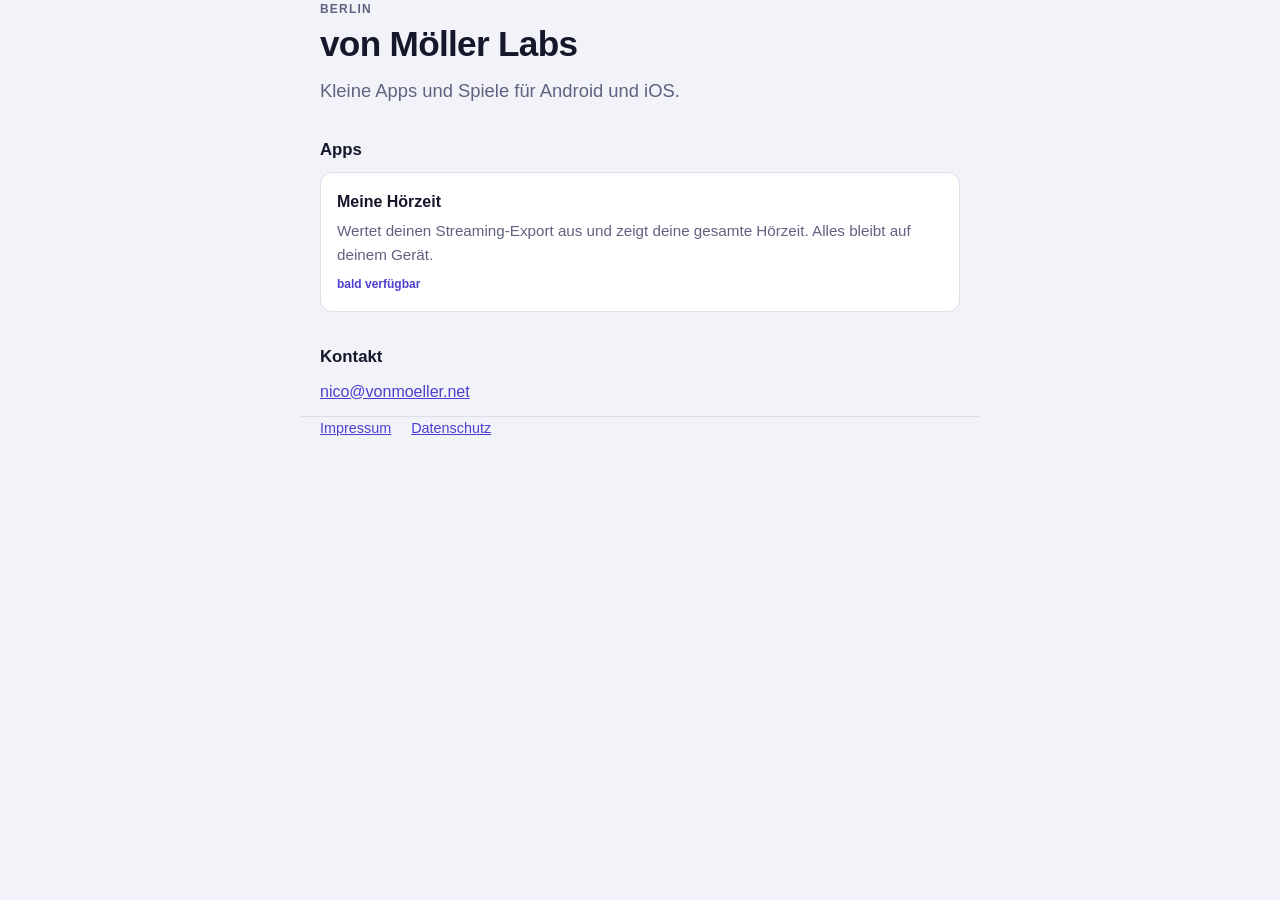
==== index.html @ 1a3faa4f "Add files via upload" ====
<!doctype html>
<html lang="de">
<head>
<meta charset="utf-8">
<meta name="viewport" content="width=device-width, initial-scale=1">
<title>von Möller Labs</title>
<meta name="description" content="Apps und Spiele von Nicolas von Möller, Berlin.">
<link rel="stylesheet" href="style.css">
</head>
<body>
<main class="wrap">
  <header>
    <p class="eyebrow">Berlin</p>
    <h1>von Möller Labs</h1>
    <p class="lead">Kleine Apps und Spiele für Android und iOS.</p>
  </header>

  <section>
    <h2>Apps</h2>
    <ul class="apps">
      <li>
        <strong>Meine Hörzeit</strong>
        <span>Wertet deinen Streaming-Export aus und zeigt deine gesamte Hörzeit. Alles bleibt auf deinem Gerät.</span>
        <span class="tag">bald verfügbar</span>
      </li>
    </ul>
  </section>

  <section>
    <h2>Kontakt</h2>
    <p><a href="mailto:nico@vonmoeller.net">nico@vonmoeller.net</a></p>
  </section>
</main>
<footer class="wrap">
  <a href="impressum.html">Impressum</a>
  <a href="datenschutz.html">Datenschutz</a>
</footer>
</body>
</html>
---- style.css ----
/* von Möller Labs – shared styles. System fonts only, so no external requests. */
:root{
  --bg:#F2F3F8; --surface:#FFFFFF; --fg:#16172B; --muted:#5F6280; --line:#DCDEEA; --accent:#4B3FD1;
  color-scheme:light;
}
@media (prefers-color-scheme: dark){
  :root{--bg:#101120; --surface:#191A2E; --fg:#ECEDF7; --muted:#9A9DBD; --line:#2A2C46; --accent:#9C93FF; color-scheme:dark}
}
*{box-sizing:border-box}
body{margin:0;background:var(--bg);color:var(--fg);
  font:16px/1.6 -apple-system, BlinkMacSystemFont, "Segoe UI", Roboto, "Helvetica Neue", Arial, sans-serif}
.wrap{max-width:680px;margin:0 auto;padding:0 20px}
main{padding-top:56px;padding-bottom:40px}
h1{font-size:2.2rem;line-height:1.1;letter-spacing:-.02em;margin:0 0 12px;text-wrap:balance}
h2{font-size:1.05rem;margin:32px 0 8px}
h3{font-size:.95rem;margin:18px 0 4px}
p{margin:0 0 12px;max-width:65ch}
a{color:var(--accent)}
a:focus-visible{outline:2px solid var(--accent);outline-offset:2px}
.eyebrow{font-size:.75rem;letter-spacing:.1em;text-transform:uppercase;color:var(--muted);font-weight:600;margin-bottom:6px}
.lead{font-size:1.15rem;color:var(--muted)}
.back{font-size:.9rem;margin-bottom:24px}
.note{color:var(--muted);font-size:.9rem}
.apps{list-style:none;padding:0;margin:0;display:grid;gap:12px}
.apps li{background:var(--surface);border:1px solid var(--line);border-radius:12px;padding:16px;display:grid;gap:4px}
.apps span{color:var(--muted);font-size:.95rem}
.apps .tag{justify-self:start;font-size:.75rem;font-weight:600;color:var(--accent);margin-top:4px}
footer{display:flex;gap:20px;padding-top:20px;padding-bottom:40px;border-top:1px solid var(--line);font-size:.9rem}
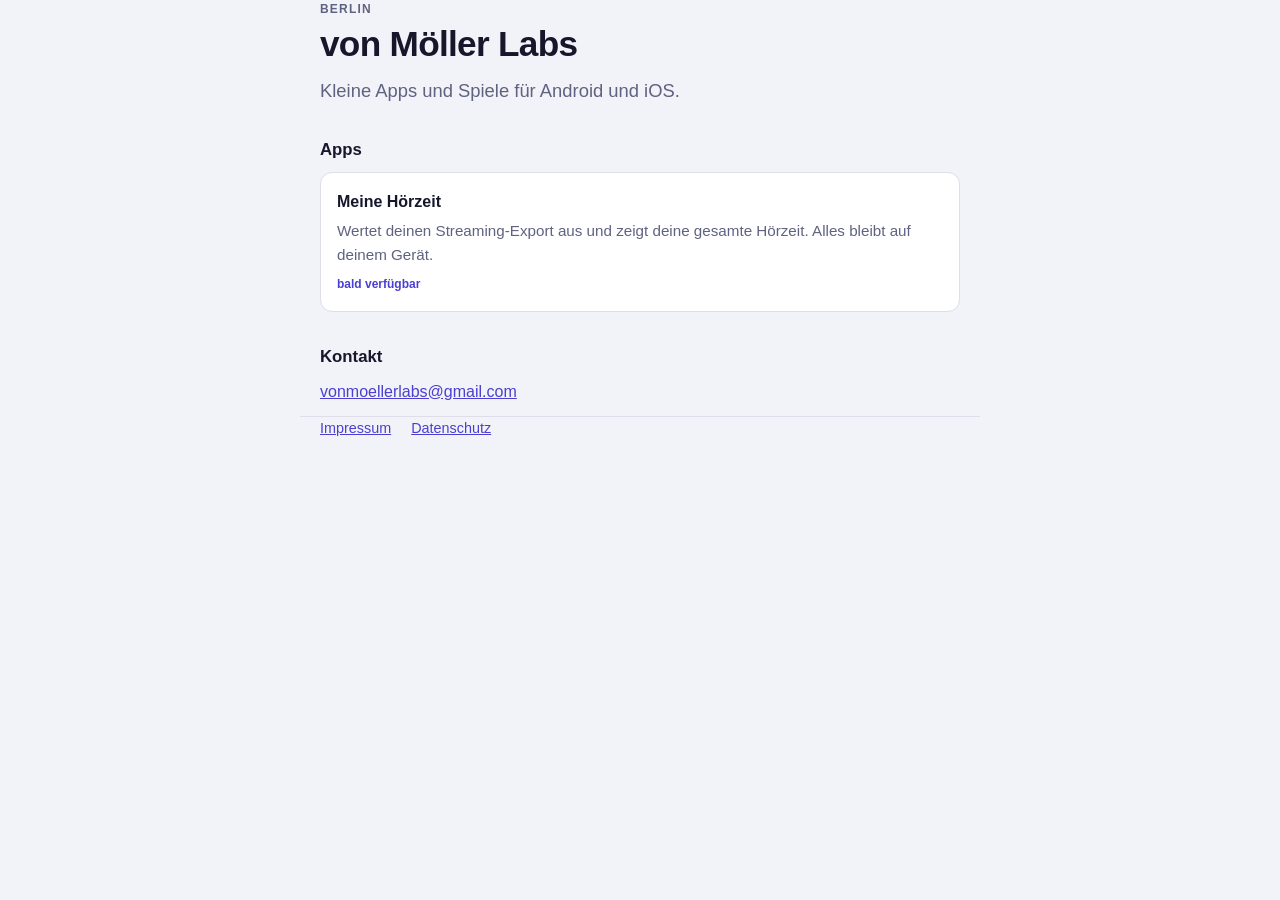
==== commit ed373a0f: "Add files via upload" ====
--- a/index.html
+++ b/index.html
@@ -28,7 +28,7 @@
 
   <section>
     <h2>Kontakt</h2>
-    <p><a href="mailto:nico@vonmoeller.net">nico@vonmoeller.net</a></p>
+    <p><a href="mailto:vonmoellerlabs@gmail.com">vonmoellerlabs@gmail.com</a></p>
   </section>
 </main>
 <footer class="wrap">
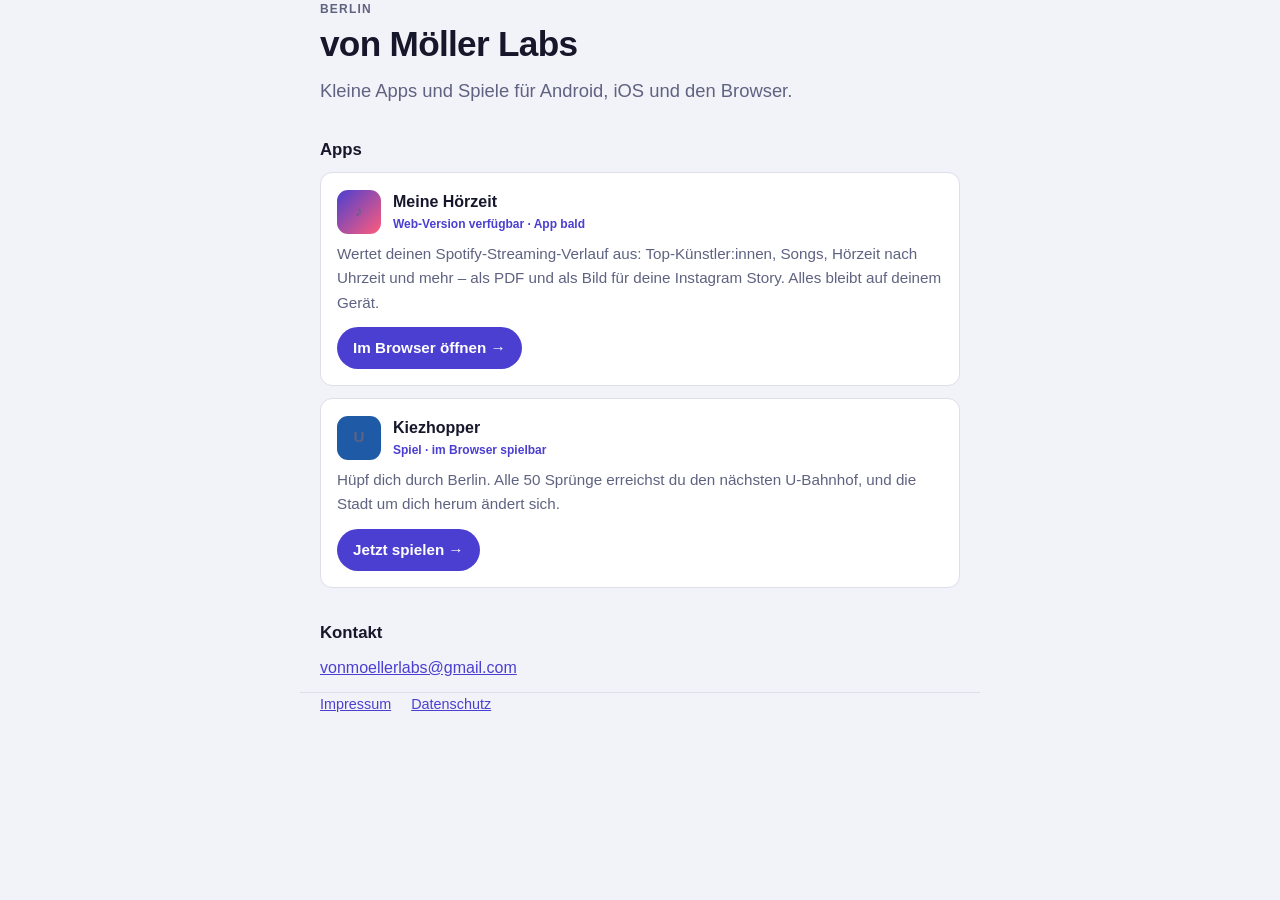
==== commit c16724ff: "Meine Hörzeit als Web-Version, Startseite mit Links zu den Programmen, Datenschutz ergänzt Co-Author" ====
--- a/index.html
+++ b/index.html
@@ -12,16 +12,23 @@
   <header>
     <p class="eyebrow">Berlin</p>
     <h1>von Möller Labs</h1>
-    <p class="lead">Kleine Apps und Spiele für Android und iOS.</p>
+    <p class="lead">Kleine Apps und Spiele für Android, iOS und den Browser.</p>
   </header>
 
   <section>
     <h2>Apps</h2>
     <ul class="apps">
       <li>
-        <strong>Meine Hörzeit</strong>
-        <span>Wertet deinen Streaming-Export aus und zeigt deine gesamte Hörzeit. Alles bleibt auf deinem Gerät.</span>
-        <span class="tag">bald verfügbar</span>
+        <div class="app-head"><span class="icon" style="background:linear-gradient(135deg,#4B3FD1,#ff5c7a)" aria-hidden="true">♪</span>
+          <div><strong>Meine Hörzeit</strong><span class="tag">Web-Version verfügbar · App bald</span></div></div>
+        <span>Wertet deinen Spotify-Streaming-Verlauf aus: Top-Künstler:innen, Songs, Hörzeit nach Uhrzeit und mehr – als PDF und als Bild für deine Instagram Story. Alles bleibt auf deinem Gerät.</span>
+        <a class="btn" href="hoerzeit/">Im Browser öffnen →</a>
+      </li>
+      <li>
+        <div class="app-head"><span class="icon" style="background:#1F5AA6" aria-hidden="true">U</span>
+          <div><strong>Kiezhopper</strong><span class="tag">Spiel · im Browser spielbar</span></div></div>
+        <span>Hüpf dich durch Berlin. Alle 50 Sprünge erreichst du den nächsten U-Bahnhof, und die Stadt um dich herum ändert sich.</span>
+        <a class="btn" href="kiezhopper.html">Jetzt spielen →</a>
       </li>
     </ul>
   </section>
--- a/style.css
+++ b/style.css
@@ -26,3 +26,10 @@
 .apps span{color:var(--muted);font-size:.95rem}
 .apps .tag{justify-self:start;font-size:.75rem;font-weight:600;color:var(--accent);margin-top:4px}
 footer{display:flex;gap:20px;padding-top:20px;padding-bottom:40px;border-top:1px solid var(--line);font-size:.9rem}
+.app-head{display:flex;gap:12px;align-items:center;margin-bottom:4px}
+.app-head div{display:grid}
+.icon{flex:none;width:44px;height:44px;border-radius:11px;display:grid;place-items:center;color:#fff;font-weight:800;font-size:1.3rem}
+.apps .app-head .tag{margin-top:0}
+.btn{justify-self:start;margin-top:8px;background:var(--accent);color:#fff;text-decoration:none;font-weight:600;font-size:.95rem;padding:9px 16px;border-radius:999px}
+.btn:hover{filter:brightness(1.08)}
+@media (prefers-color-scheme: dark){.btn{color:#101120}}
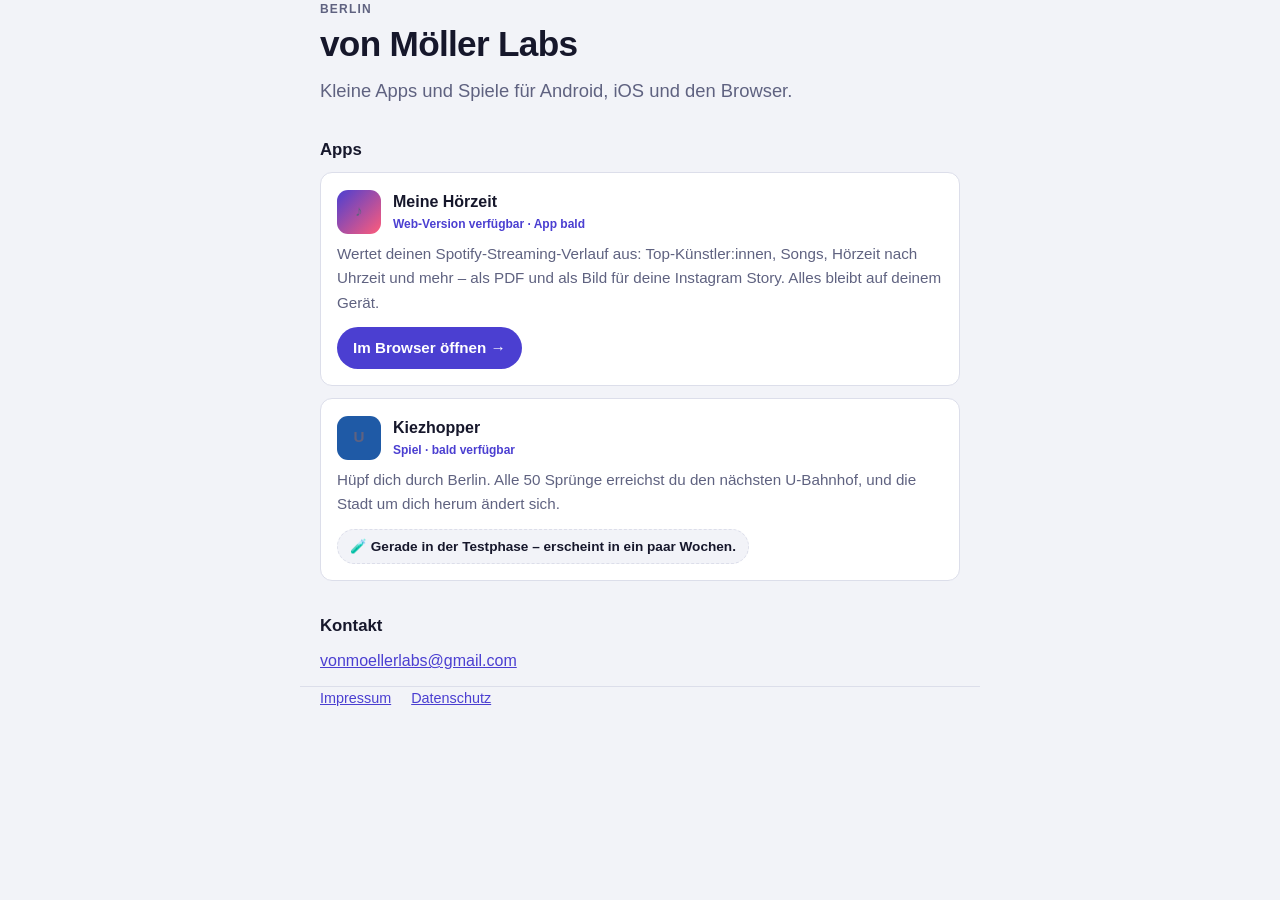
==== commit d332b789: "Kiezhopper auf der Startseite nur als Ankündigung (Testphase) Co-Authored-By: Claude Opus 5.5 <norep" ====
--- a/index.html
+++ b/index.html
@@ -26,9 +26,9 @@
       </li>
       <li>
         <div class="app-head"><span class="icon" style="background:#1F5AA6" aria-hidden="true">U</span>
-          <div><strong>Kiezhopper</strong><span class="tag">Spiel · im Browser spielbar</span></div></div>
+          <div><strong>Kiezhopper</strong><span class="tag">Spiel · bald verfügbar</span></div></div>
         <span>Hüpf dich durch Berlin. Alle 50 Sprünge erreichst du den nächsten U-Bahnhof, und die Stadt um dich herum ändert sich.</span>
-        <a class="btn" href="kiezhopper.html">Jetzt spielen →</a>
+        <span class="soon">🧪 Gerade in der Testphase – erscheint in ein paar Wochen.</span>
       </li>
     </ul>
   </section>
--- a/style.css
+++ b/style.css
@@ -33,3 +33,4 @@
 .btn{justify-self:start;margin-top:8px;background:var(--accent);color:#fff;text-decoration:none;font-weight:600;font-size:.95rem;padding:9px 16px;border-radius:999px}
 .btn:hover{filter:brightness(1.08)}
 @media (prefers-color-scheme: dark){.btn{color:#101120}}
+.apps .soon{justify-self:start;margin-top:8px;font-size:.85rem;font-weight:600;color:var(--fg);background:var(--bg);border:1px dashed var(--line);padding:6px 12px;border-radius:999px}
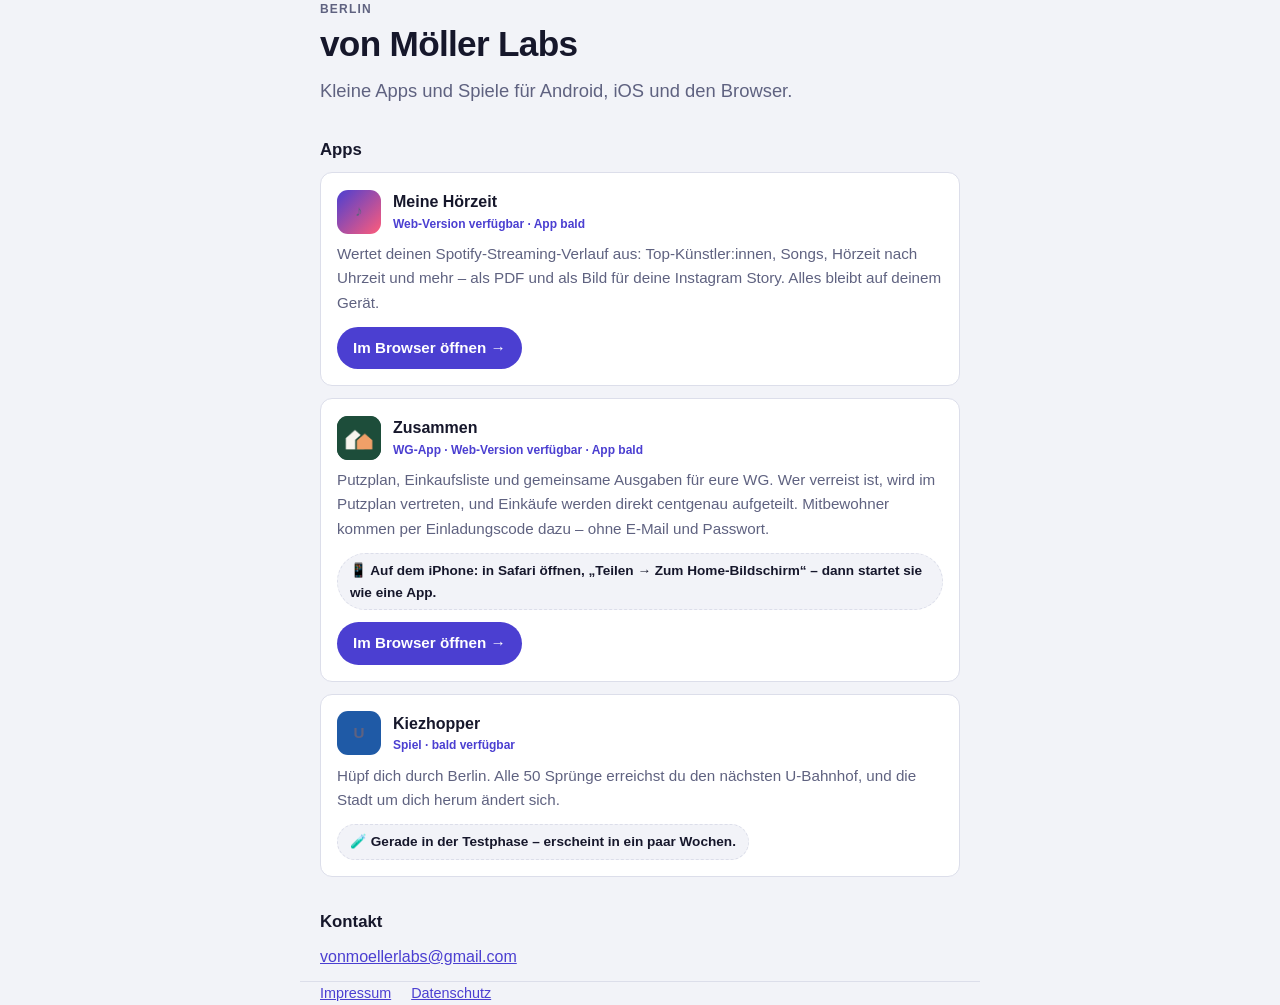
==== commit 51b9339e: "Zusammen: WG-App als Web-App, Startseite und Datenschutzerklärung ergänzt Co-Authored-By: Claude Opu" ====
--- a/index.html
+++ b/index.html
@@ -25,6 +25,13 @@
         <a class="btn" href="hoerzeit/">Im Browser öffnen →</a>
       </li>
       <li>
+        <div class="app-head"><span class="icon" style="background:#1D4D3A" aria-hidden="true"><img src="zusammen/icon-192.png" alt="" width="100%" height="100%" style="border-radius:inherit;display:block"></span>
+          <div><strong>Zusammen</strong><span class="tag">WG-App · Web-Version verfügbar · App bald</span></div></div>
+        <span>Putzplan, Einkaufsliste und gemeinsame Ausgaben für eure WG. Wer verreist ist, wird im Putzplan vertreten, und Einkäufe werden direkt centgenau aufgeteilt. Mitbewohner kommen per Einladungscode dazu – ohne E-Mail und Passwort.</span>
+        <span class="soon">📱 Auf dem iPhone: in Safari öffnen, „Teilen → Zum Home-Bildschirm“ – dann startet sie wie eine App.</span>
+        <a class="btn" href="zusammen/">Im Browser öffnen →</a>
+      </li>
+      <li>
         <div class="app-head"><span class="icon" style="background:#1F5AA6" aria-hidden="true">U</span>
           <div><strong>Kiezhopper</strong><span class="tag">Spiel · bald verfügbar</span></div></div>
         <span>Hüpf dich durch Berlin. Alle 50 Sprünge erreichst du den nächsten U-Bahnhof, und die Stadt um dich herum ändert sich.</span>
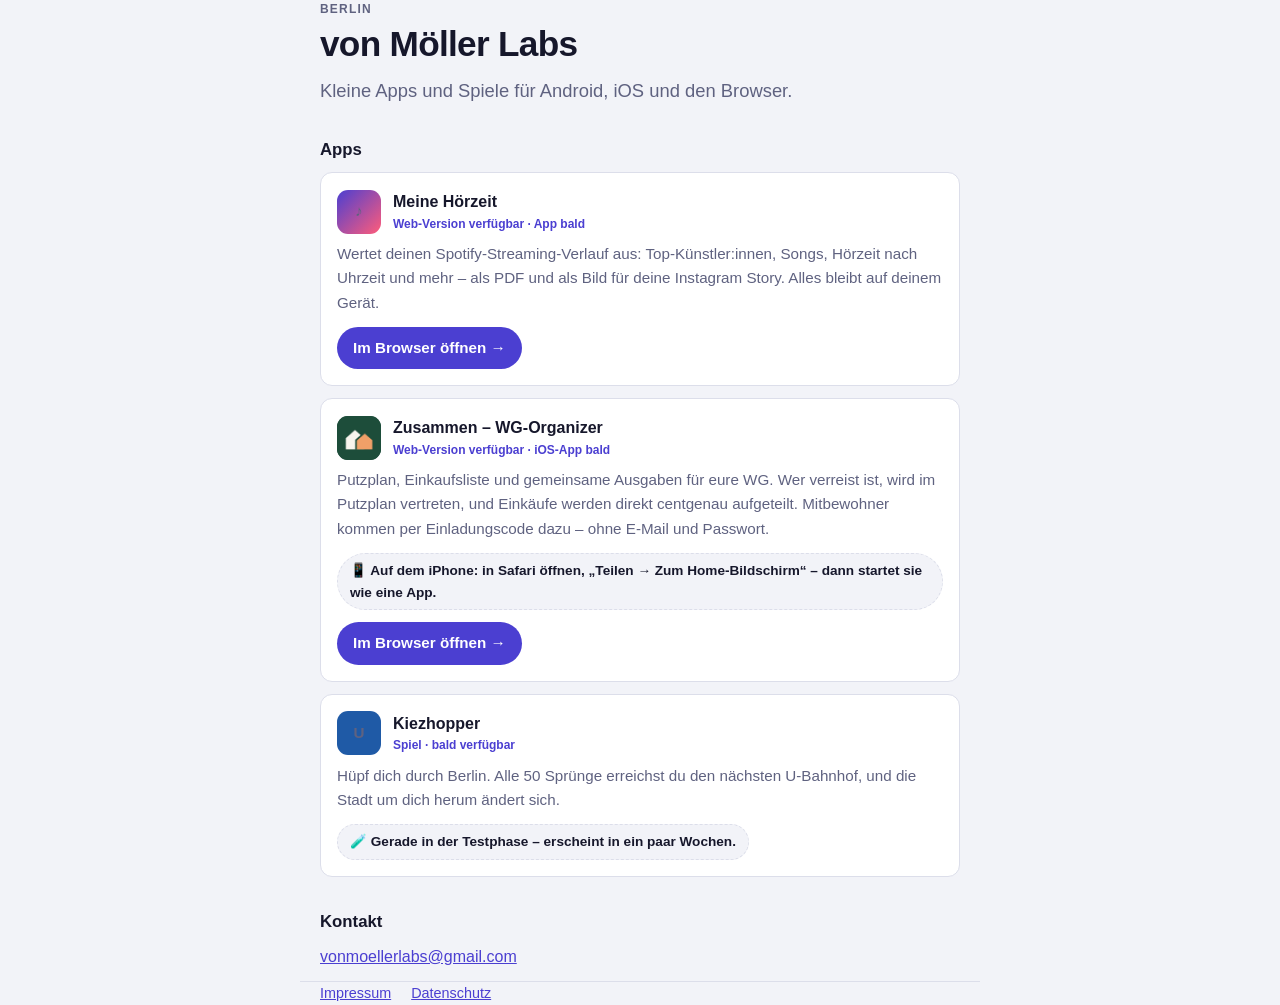
==== commit 577516cf: "Zusammen: Konto löschen, WG-Organizer, Datenschutz ergänzt Co-Authored-By: Claude Opus 5.5 <noreply@" ====
--- a/index.html
+++ b/index.html
@@ -26,7 +26,7 @@
       </li>
       <li>
         <div class="app-head"><span class="icon" style="background:#1D4D3A" aria-hidden="true"><img src="zusammen/icon-192.png" alt="" width="100%" height="100%" style="border-radius:inherit;display:block"></span>
-          <div><strong>Zusammen</strong><span class="tag">WG-App · Web-Version verfügbar · App bald</span></div></div>
+          <div><strong>Zusammen – WG-Organizer</strong><span class="tag">Web-Version verfügbar · iOS-App bald</span></div></div>
         <span>Putzplan, Einkaufsliste und gemeinsame Ausgaben für eure WG. Wer verreist ist, wird im Putzplan vertreten, und Einkäufe werden direkt centgenau aufgeteilt. Mitbewohner kommen per Einladungscode dazu – ohne E-Mail und Passwort.</span>
         <span class="soon">📱 Auf dem iPhone: in Safari öffnen, „Teilen → Zum Home-Bildschirm“ – dann startet sie wie eine App.</span>
         <a class="btn" href="zusammen/">Im Browser öffnen →</a>
